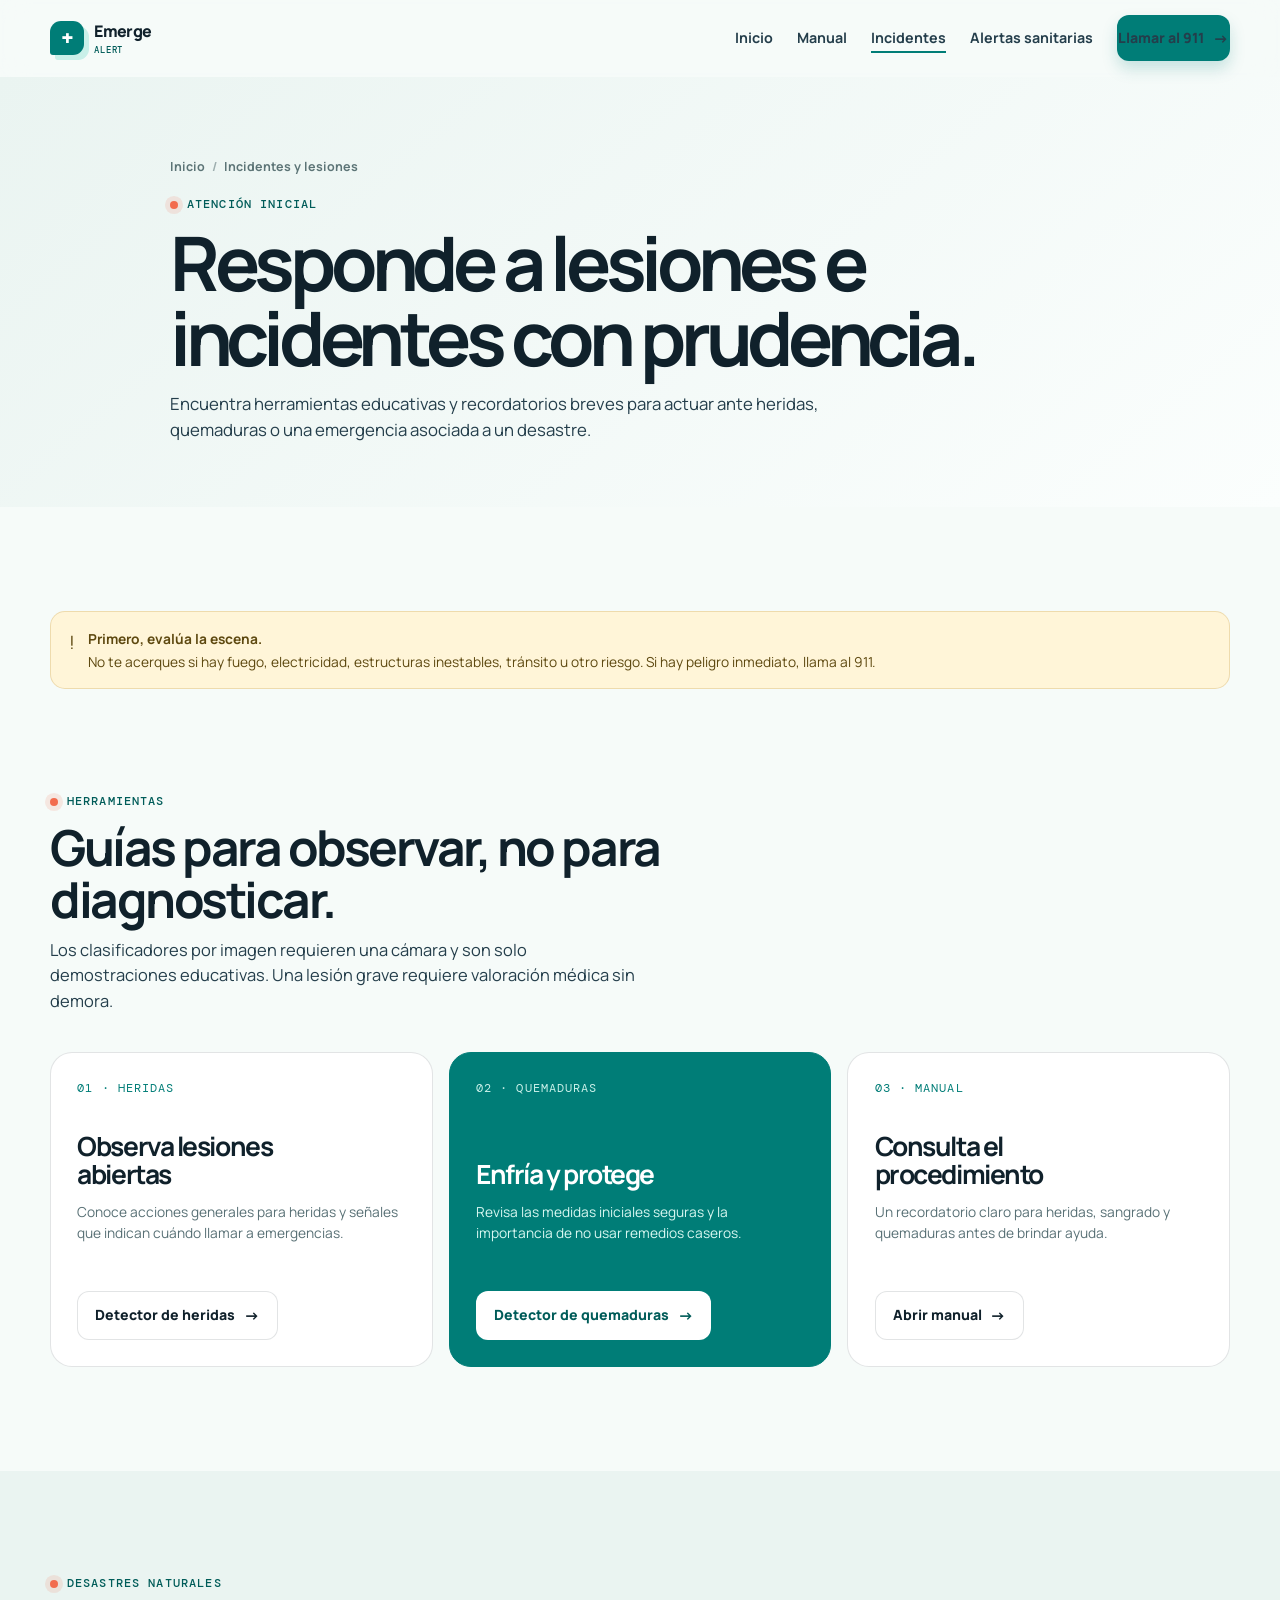
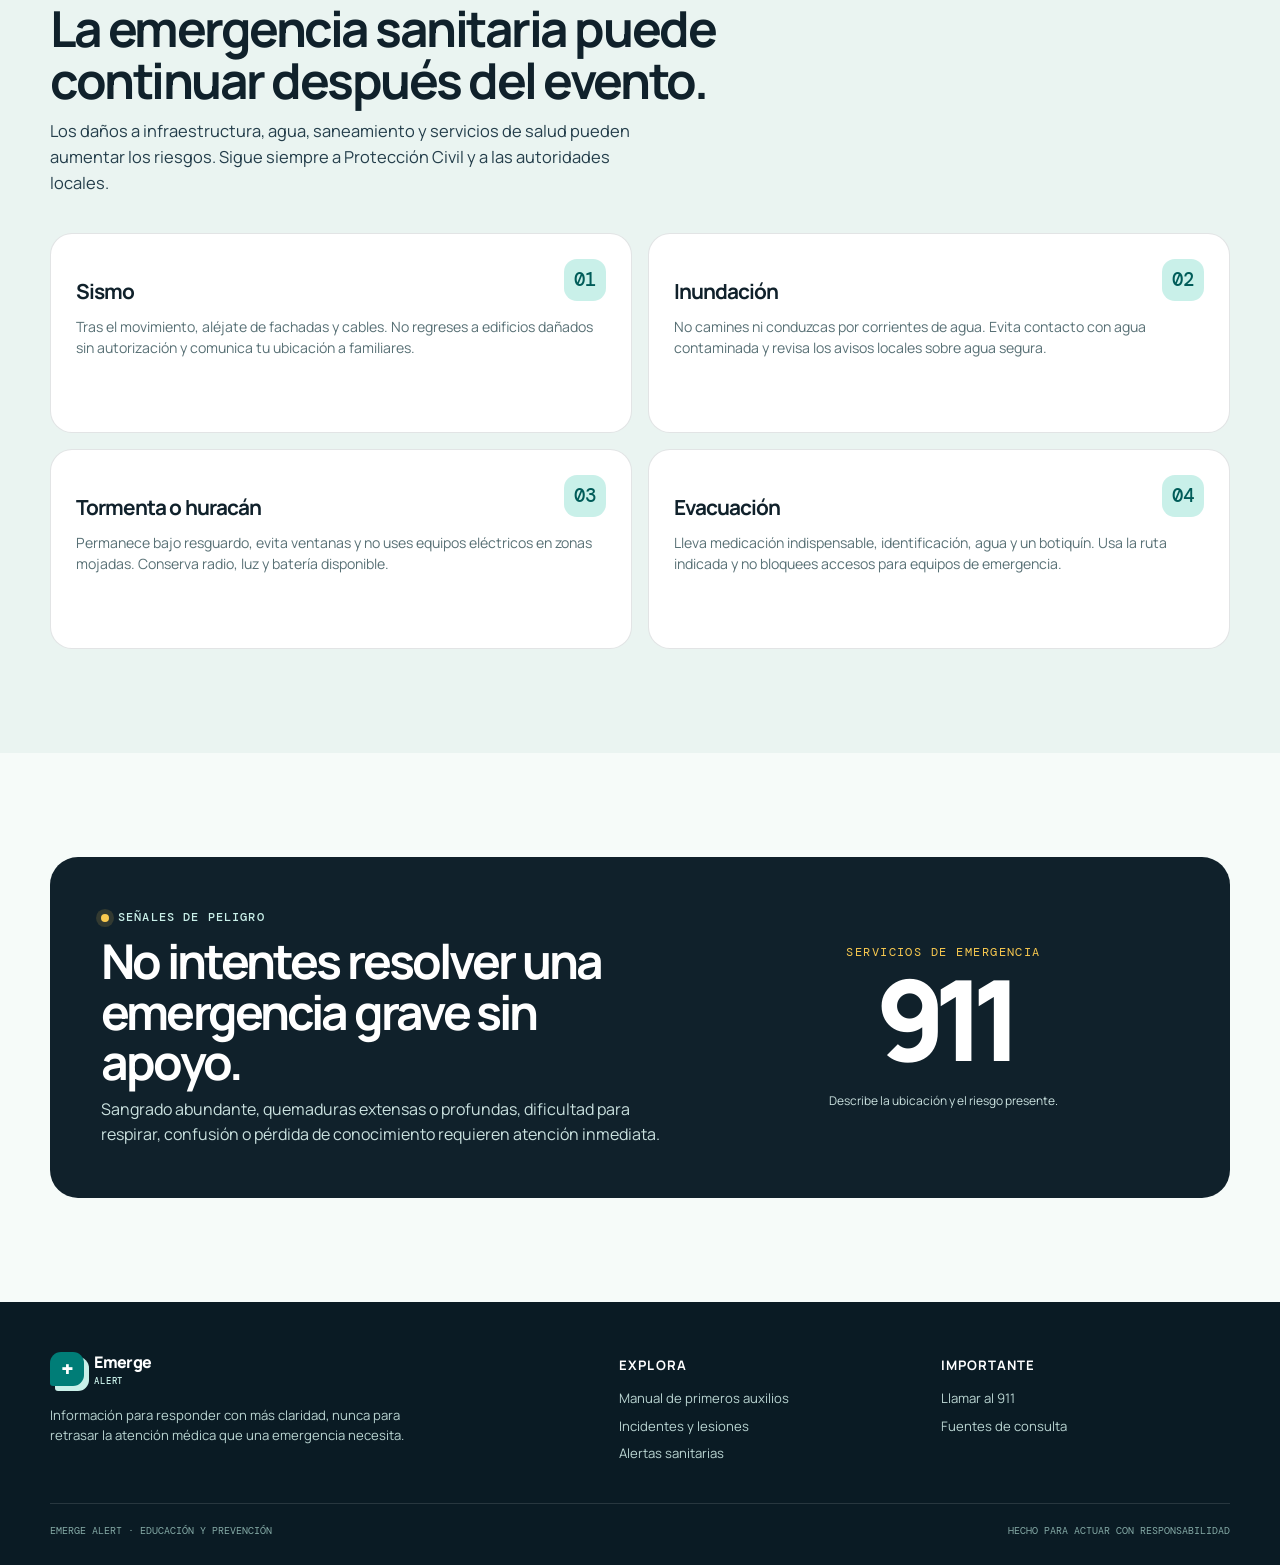
==== html/aguda.html @ 91fda50b "feat: reconstruir Emerge Alert con manual y nueva interfaz" ====
<!doctype html>
<html lang="es">
<head>
  <meta charset="utf-8">
  <meta name="viewport" content="width=device-width, initial-scale=1">
  <meta name="description" content="Recursos de Emerge Alert ante incidentes, heridas, quemaduras y desastres naturales.">
  <meta name="theme-color" content="#007d77">
  <title>Incidentes y lesiones — Emerge Alert</title>
  <link rel="stylesheet" href="css/emerge.css">
</head>
<body>
  <a class="skip-link" href="#contenido">Saltar al contenido</a>
  <header class="site-header"><nav class="nav shell" aria-label="Navegación principal"><a class="brand" href="index.html" aria-label="Emerge Alert, inicio"><span class="brand-mark">+</span><span>Emerge<small>alert</small></span></a><button class="menu-toggle" data-menu-toggle aria-expanded="false" aria-label="Abrir navegación"><span></span><span></span><span></span></button><div class="nav-links" data-menu><a href="index.html">Inicio</a><a href="manual.html">Manual</a><a class="active" href="aguda.html">Incidentes</a><a href="cronica.html">Alertas sanitarias</a><a class="button button--primary" href="tel:911">Llamar al 911 <span class="button__arrow">→</span></a></div></nav></header>
  <main id="contenido">
    <section class="page-hero"><div class="shell"><div class="breadcrumbs"><a href="index.html">Inicio</a><span>/</span><b>Incidentes y lesiones</b></div><div class="eyebrow">Atención inicial</div><h1>Responde a lesiones e incidentes con prudencia.</h1><p>Encuentra herramientas educativas y recordatorios breves para actuar ante heridas, quemaduras o una emergencia asociada a un desastre.</p></div></section>
    <section class="section"><div class="shell"><div class="notice" data-reveal><span class="notice__icon">!</span><div><strong>Primero, evalúa la escena.</strong>No te acerques si hay fuego, electricidad, estructuras inestables, tránsito u otro riesgo. Si hay peligro inmediato, llama al 911.</div></div></div></section>
    <section class="section" style="padding-top:0"><div class="shell"><div class="section-heading" data-reveal><div class="eyebrow">Herramientas</div><h2>Guías para observar, no para diagnosticar.</h2><p>Los clasificadores por imagen requieren una cámara y son solo demostraciones educativas. Una lesión grave requiere valoración médica sin demora.</p></div><div class="path-grid"><article class="path-card" data-reveal><span class="path-card__number">01 · HERIDAS</span><h3>Observa lesiones abiertas</h3><p>Conoce acciones generales para heridas y señales que indican cuándo llamar a emergencias.</p><a class="button button--light" href="heridas/heridas.html">Detector de heridas <span class="button__arrow">→</span></a></article><article class="path-card path-card--teal" data-reveal><span class="path-card__number">02 · QUEMADURAS</span><h3>Enfría y protege</h3><p>Revisa las medidas iniciales seguras y la importancia de no usar remedios caseros.</p><a class="button" href="quemadura/quemadura.html">Detector de quemaduras <span class="button__arrow">→</span></a></article><article class="path-card" data-reveal><span class="path-card__number">03 · MANUAL</span><h3>Consulta el procedimiento</h3><p>Un recordatorio claro para heridas, sangrado y quemaduras antes de brindar ayuda.</p><a class="button button--light" href="manual.html#hemorragias">Abrir manual <span class="button__arrow">→</span></a></article></div></div></section>
    <section class="section section--tint"><div class="shell"><div class="section-heading" data-reveal><div class="eyebrow">Desastres naturales</div><h2>La emergencia sanitaria puede continuar después del evento.</h2><p>Los daños a infraestructura, agua, saneamiento y servicios de salud pueden aumentar los riesgos. Sigue siempre a Protección Civil y a las autoridades locales.</p></div><div class="incident-grid"><article class="incident-card" data-reveal><span class="card-icon">01</span><h2>Sismo</h2><p>Tras el movimiento, aléjate de fachadas y cables. No regreses a edificios dañados sin autorización y comunica tu ubicación a familiares.</p></article><article class="incident-card" data-reveal><span class="card-icon">02</span><h2>Inundación</h2><p>No camines ni conduzcas por corrientes de agua. Evita contacto con agua contaminada y revisa los avisos locales sobre agua segura.</p></article><article class="incident-card" data-reveal><span class="card-icon">03</span><h2>Tormenta o huracán</h2><p>Permanece bajo resguardo, evita ventanas y no uses equipos eléctricos en zonas mojadas. Conserva radio, luz y batería disponible.</p></article><article class="incident-card" data-reveal><span class="card-icon">04</span><h2>Evacuación</h2><p>Lleva medicación indispensable, identificación, agua y un botiquín. Usa la ruta indicada y no bloquees accesos para equipos de emergencia.</p></article></div></div></section>
    <section class="section"><div class="shell"><div class="emergency-box" data-reveal><div><div class="eyebrow">Señales de peligro</div><h2>No intentes resolver una emergencia grave sin apoyo.</h2><p>Sangrado abundante, quemaduras extensas o profundas, dificultad para respirar, confusión o pérdida de conocimiento requieren atención inmediata.</p></div><div class="emergency-number"><span>Servicios de emergencia</span><a href="tel:911">911</a><small>Describe la ubicación y el riesgo presente.</small></div></div></div></section>
  </main>
  <footer class="site-footer"><div class="shell"><div class="footer-grid"><div><a class="brand" href="index.html"><span class="brand-mark">+</span><span>Emerge<small>alert</small></span></a><p class="footer-copy">Información para responder con más claridad, nunca para retrasar la atención médica que una emergencia necesita.</p></div><div class="footer-col"><h3>Explora</h3><a href="manual.html">Manual de primeros auxilios</a><a href="aguda.html">Incidentes y lesiones</a><a href="cronica.html">Alertas sanitarias</a></div><div class="footer-col"><h3>Importante</h3><a href="tel:911">Llamar al 911</a><a href="manual.html#fuentes">Fuentes de consulta</a></div></div><div class="footer-bottom"><span>EMERGE ALERT · EDUCACIÓN Y PREVENCIÓN</span><span>HECHO PARA ACTUAR CON RESPONSABILIDAD</span></div></div></footer>
  <script src="js/emerge.js"></script>
</body>
</html>
---- html/css/emerge.css ----
@import url('https://fonts.googleapis.com/css2?family=DM+Mono:wght@400;500&family=Manrope:wght@400;500;600;700;800&display=swap');

:root {
  --ink: #10212b;
  --ink-2: #243e4b;
  --paper: #f6fbf9;
  --paper-2: #eaf4f1;
  --line: rgba(16, 33, 43, .12);
  --teal: #007d77;
  --teal-dark: #005c59;
  --teal-soft: #c9f0e9;
  --orange: #f26c4f;
  --yellow: #f9c94f;
  --white: #fff;
  --shadow: 0 16px 44px rgba(19, 62, 64, .12);
  --radius: 22px;
}

* { box-sizing: border-box; }
html { scroll-behavior: smooth; }
body { margin: 0; color: var(--ink); background: var(--paper); font-family: Manrope, Arial, sans-serif; line-height: 1.55; }
body.menu-open { overflow: hidden; }
a { color: inherit; text-decoration: none; }
button { font: inherit; }
::selection { color: var(--white); background: var(--teal); }

.skip-link { position: fixed; z-index: 100; top: -80px; left: 20px; padding: .65rem 1rem; color: var(--white); background: var(--ink); border-radius: 8px; }
.skip-link:focus { top: 20px; }
.shell { width: min(1180px, calc(100% - 40px)); margin: 0 auto; }
.eyebrow { display: flex; align-items: center; gap: .55rem; color: var(--teal-dark); font-family: "DM Mono", monospace; font-size: .72rem; font-weight: 500; letter-spacing: .1em; text-transform: uppercase; }
.eyebrow::before { width: .5rem; height: .5rem; content: ''; background: var(--orange); border-radius: 50%; box-shadow: 0 0 0 5px rgba(242, 108, 79, .14); }
.display { margin: 0; font-size: clamp(2.3rem, 6vw, 5rem); line-height: 1.02; letter-spacing: -.065em; }
.section-heading { max-width: 680px; margin-bottom: 2.4rem; }
.section-heading h2 { margin: .6rem 0 .75rem; font-size: clamp(1.8rem, 4vw, 3.1rem); line-height: 1.05; letter-spacing: -.05em; }
.section-heading p { max-width: 600px; margin: 0; color: var(--ink-2); font-size: 1.03rem; }
.section { padding: 6.5rem 0; }
.section--tint { background: var(--paper-2); }

.site-header { position: sticky; z-index: 30; top: 0; border-bottom: 1px solid transparent; background: rgba(246, 251, 249, .82); backdrop-filter: blur(14px); transition: border-color .2s ease, box-shadow .2s ease; }
.site-header.scrolled { border-color: var(--line); box-shadow: 0 5px 20px rgba(16, 33, 43, .04); }
.nav { display: flex; align-items: center; justify-content: space-between; min-height: 76px; gap: 1rem; }
.brand { display: inline-flex; align-items: center; gap: .65rem; color: var(--ink); font-weight: 800; letter-spacing: -.045em; }
.brand-mark { display: grid; width: 34px; height: 34px; place-items: center; color: var(--white); background: var(--teal); border-radius: 11px 11px 11px 3px; box-shadow: 5px 5px 0 var(--teal-soft); font-family: "DM Mono", monospace; font-size: 1.25rem; }
.brand small { display: block; color: var(--teal-dark); font-family: "DM Mono", monospace; font-size: .57rem; font-weight: 500; letter-spacing: .08em; text-transform: uppercase; }
.nav-links { display: flex; align-items: center; gap: 1.5rem; margin-left: auto; font-size: .89rem; font-weight: 700; }
.nav-links a { position: relative; padding: .5rem 0; color: var(--ink-2); }
.nav-links a:not(.button)::after { position: absolute; right: 0; bottom: .25rem; left: 0; height: 2px; content: ''; background: var(--teal); transform: scaleX(0); transform-origin: left; transition: transform .2s ease; }
.nav-links a:hover::after, .nav-links a.active::after { transform: scaleX(1); }
.menu-toggle { display: none; width: 42px; height: 42px; border: 0; color: var(--ink); background: transparent; border-radius: 11px; cursor: pointer; }
.menu-toggle:hover { background: var(--paper-2); }
.menu-toggle span { display: block; width: 19px; height: 2px; margin: 4px auto; background: currentColor; transition: transform .2s ease; }

.button { display: inline-flex; align-items: center; justify-content: center; gap: .55rem; min-height: 46px; padding: .7rem 1.05rem; border: 1px solid transparent; border-radius: 12px; font-size: .88rem; font-weight: 800; cursor: pointer; transition: transform .2s ease, box-shadow .2s ease, background .2s ease; }
.button:hover { transform: translateY(-2px); }
.button--primary { color: var(--white); background: var(--teal); box-shadow: 0 8px 16px rgba(0, 125, 119, .2); }
.button--primary:hover { background: var(--teal-dark); }
.button--dark { color: var(--white); background: var(--ink); }
.button--light { color: var(--ink); background: var(--white); border-color: var(--line); }
.button--light:hover { border-color: var(--teal); }
.button--danger { color: var(--white); background: var(--orange); }
.button__arrow { font-size: 1.1em; transition: transform .2s ease; }
.button:hover .button__arrow { transform: translateX(3px); }

.alert-strip { color: var(--ink); background: var(--yellow); }
.alert-strip .shell { display: flex; align-items: center; justify-content: center; gap: .65rem; min-height: 42px; font-size: .82rem; font-weight: 800; text-align: center; }
.alert-strip strong { white-space: nowrap; }

.hero { position: relative; overflow: hidden; padding: clamp(4.5rem, 9vw, 8rem) 0 5.5rem; background: linear-gradient(142deg, #e8f7f3 0%, #f7fcfa 49%, #eaf2ff 100%); }
.hero::before { position: absolute; top: -18rem; right: -15rem; width: 43rem; height: 43rem; content: ''; border: 1px solid rgba(0, 125, 119, .14); border-radius: 50%; box-shadow: 0 0 0 55px rgba(0, 125, 119, .035), 0 0 0 110px rgba(0, 125, 119, .025); }
.hero::after { position: absolute; right: 18%; bottom: -7rem; width: 13rem; height: 13rem; content: ''; background: var(--yellow); border-radius: 50%; filter: blur(1px); opacity: .55; }
.hero-grid { position: relative; z-index: 1; display: grid; grid-template-columns: 1.1fr .9fr; align-items: center; gap: clamp(2rem, 7vw, 6.5rem); }
.hero-copy { max-width: 680px; }
.hero .eyebrow { margin-bottom: 1.15rem; }
.hero-lead { max-width: 595px; margin: 1.45rem 0 1.9rem; color: var(--ink-2); font-size: clamp(1rem, 2vw, 1.18rem); }
.hero-actions { display: flex; flex-wrap: wrap; gap: .75rem; }
.hero-note { display: flex; align-items: center; gap: .55rem; margin: 1.25rem 0 0; color: #50666a; font-size: .77rem; }
.hero-note::before { width: 20px; height: 20px; content: '✓'; display: grid; place-items: center; color: var(--teal-dark); background: var(--teal-soft); border-radius: 50%; font-weight: 800; }
.hero-panel { position: relative; min-height: 410px; }
.pulse-card { position: absolute; inset: 30px 0 0 auto; width: min(100%, 410px); overflow: hidden; color: var(--white); background: var(--ink); border-radius: 30px; box-shadow: var(--shadow); }
.pulse-card::before { position: absolute; top: -9rem; right: -8rem; width: 20rem; height: 20rem; content: ''; border: 1px solid rgba(201, 240, 233, .26); border-radius: 50%; box-shadow: 0 0 0 34px rgba(201, 240, 233, .06), 0 0 0 68px rgba(201, 240, 233, .04); }
.pulse-card__top { position: relative; z-index: 1; display: flex; align-items: center; justify-content: space-between; padding: 1.35rem 1.5rem; border-bottom: 1px solid rgba(255, 255, 255, .12); font-family: "DM Mono", monospace; font-size: .7rem; letter-spacing: .07em; text-transform: uppercase; }
.status { display: inline-flex; align-items: center; gap: .4rem; color: var(--teal-soft); }
.status::before { width: .5rem; height: .5rem; content: ''; background: #5de2b8; border-radius: 50%; box-shadow: 0 0 0 4px rgba(93, 226, 184, .16); animation: blink 1.8s infinite; }
.pulse-card__body { position: relative; z-index: 1; padding: 2.3rem 1.5rem 1.5rem; }
.pulse-label { margin: 0; color: #a8d5d0; font-family: "DM Mono", monospace; font-size: .75rem; text-transform: uppercase; }
.pulse-number { margin: .25rem 0 1.3rem; color: var(--white); font-size: 4.7rem; font-weight: 800; letter-spacing: -.09em; line-height: 1; }
.pulse-number span { color: var(--teal-soft); font-family: "DM Mono", monospace; font-size: .9rem; letter-spacing: 0; }
.pulse-line { width: 100%; height: 70px; margin-bottom: .9rem; background: linear-gradient(90deg, transparent 0 4%, #50d9cb 4% 6%, transparent 6% 12%, #50d9cb 12% 14%, transparent 14% 22%, #50d9cb 22% 24%, transparent 24% 33%, #50d9cb 33% 36%, transparent 36% 42%, #50d9cb 42% 45%, transparent 45% 52%, #50d9cb 52% 54%, transparent 54% 62%, #50d9cb 62% 65%, transparent 65% 75%, #50d9cb 75% 77%, transparent 77% 88%, #50d9cb 88% 90%, transparent 90%); clip-path: polygon(0 53%, 7% 53%, 10% 35%, 13% 65%, 18% 53%, 32% 53%, 36% 18%, 40% 83%, 45% 53%, 59% 53%, 63% 31%, 67% 67%, 72% 53%, 100% 53%, 100% 56%, 72% 56%, 67% 70%, 63% 34%, 59% 56%, 45% 56%, 40% 87%, 36% 22%, 32% 56%, 18% 56%, 13% 68%, 10% 38%, 7% 56%, 0 56%); animation: drift 5s linear infinite; }
.pulse-card__bottom { display: flex; align-items: center; justify-content: space-between; padding: 1rem 1.5rem; background: rgba(255, 255, 255, .06); color: #cde8e4; font-size: .78rem; }
.floating-chip { position: absolute; z-index: 2; bottom: 0; left: -2rem; display: flex; align-items: center; gap: .7rem; width: 215px; padding: .9rem 1rem; background: var(--white); border-radius: 16px; box-shadow: var(--shadow); font-size: .76rem; font-weight: 800; }
.chip-icon { display: grid; flex: 0 0 35px; width: 35px; height: 35px; place-items: center; color: var(--orange); background: #fff0ed; border-radius: 11px; }

.quick-grid { display: grid; grid-template-columns: repeat(4, 1fr); gap: 1rem; margin-top: -3rem; position: relative; z-index: 5; }
.quick-card { min-height: 177px; padding: 1.25rem; background: var(--white); border: 1px solid var(--line); border-radius: 18px; box-shadow: 0 9px 20px rgba(16, 33, 43, .05); transition: transform .25s ease, box-shadow .25s ease, border-color .25s ease; }
.quick-card:hover { border-color: rgba(0, 125, 119, .35); box-shadow: var(--shadow); transform: translateY(-7px); }
.card-icon { display: grid; width: 42px; height: 42px; place-items: center; color: var(--teal-dark); background: var(--teal-soft); border-radius: 13px; font-family: "DM Mono", monospace; font-size: 1.2rem; font-weight: 500; }
.quick-card:nth-child(2) .card-icon { color: #b04a35; background: #fff0ed; }
.quick-card:nth-child(3) .card-icon { color: #8c6710; background: #fff6d9; }
.quick-card:nth-child(4) .card-icon { color: #425fa7; background: #e9f0ff; }
.quick-card h3 { margin: .9rem 0 .3rem; font-size: 1rem; letter-spacing: -.03em; }
.quick-card p { margin: 0; color: #5a6d70; font-size: .78rem; }
.card-link { display: inline-flex; gap: .35rem; margin-top: .9rem; color: var(--teal-dark); font-size: .76rem; font-weight: 800; }
.card-link::after { content: '→'; transition: transform .2s ease; }
.quick-card:hover .card-link::after { transform: translateX(3px); }

.path-grid { display: grid; grid-template-columns: repeat(3, 1fr); gap: 1rem; }
.path-card { display: flex; flex-direction: column; min-height: 315px; padding: 1.65rem; overflow: hidden; background: var(--white); border: 1px solid var(--line); border-radius: var(--radius); transition: transform .25s ease, box-shadow .25s ease; }
.path-card:hover { box-shadow: var(--shadow); transform: translateY(-6px); }
.path-card__number { color: var(--teal); font-family: "DM Mono", monospace; font-size: .75rem; letter-spacing: .09em; }
.path-card h3 { max-width: 230px; margin: auto 0 .75rem; font-size: 1.65rem; letter-spacing: -.055em; line-height: 1.05; }
.path-card p { min-height: 72px; margin: 0 0 1.15rem; color: #587075; font-size: .86rem; }
.path-card .button { align-self: flex-start; }
.path-card--teal { color: var(--white); background: var(--teal); border-color: var(--teal); }
.path-card--teal::before { position: absolute; }
.path-card--teal .path-card__number { color: var(--teal-soft); }
.path-card--teal p { color: #d9f8f2; }
.path-card--teal .button { color: var(--teal-dark); background: var(--white); }

.steps { display: grid; grid-template-columns: repeat(3, 1fr); gap: 0; border: 1px solid var(--line); border-radius: var(--radius); overflow: hidden; background: var(--white); }
.step { position: relative; padding: 2rem; }
.step + .step { border-left: 1px solid var(--line); }
.step-number { display: grid; width: 34px; height: 34px; place-items: center; color: var(--teal-dark); background: var(--teal-soft); border-radius: 50%; font-family: "DM Mono", monospace; font-size: .77rem; font-weight: 500; }
.step h3 { margin: 1.15rem 0 .5rem; font-size: 1.2rem; letter-spacing: -.035em; }
.step p { margin: 0; color: #587075; font-size: .86rem; }
.emergency-box { display: grid; grid-template-columns: 1.1fr .9fr; align-items: center; gap: 2rem; padding: clamp(1.6rem, 4vw, 3.5rem); overflow: hidden; color: var(--white); background: var(--ink); border-radius: 28px; }
.emergency-box h2 { margin: .6rem 0; font-size: clamp(1.8rem, 4vw, 3rem); letter-spacing: -.06em; line-height: 1.05; }
.emergency-box p { max-width: 560px; margin: 0; color: #cae1df; }
.emergency-box .eyebrow { color: var(--teal-soft); }
.emergency-box .eyebrow::before { background: var(--yellow); box-shadow: 0 0 0 5px rgba(249, 201, 79, .15); }
.emergency-number { text-align: center; }
.emergency-number span { display: block; color: var(--yellow); font-family: "DM Mono", monospace; font-size: .76rem; letter-spacing: .12em; text-transform: uppercase; }
.emergency-number a { display: block; margin: .1rem 0 .75rem; color: var(--white); font-size: clamp(4rem, 9vw, 7rem); font-weight: 800; letter-spacing: -.11em; line-height: 1; transition: color .2s ease, transform .2s ease; }
.emergency-number a:hover { color: var(--teal-soft); transform: scale(1.03); }
.emergency-number small { color: #cae1df; font-size: .75rem; }

.page-hero { padding: 5rem 0 4rem; background: linear-gradient(140deg, var(--paper-2), #fbfefd); }
.page-hero .shell { max-width: 940px; }
.page-hero h1 { max-width: 840px; margin: .65rem 0 1rem; font-size: clamp(2.5rem, 6vw, 4.7rem); letter-spacing: -.07em; line-height: 1; }
.page-hero p { max-width: 650px; margin: 0; color: var(--ink-2); font-size: 1.05rem; }
.breadcrumbs { display: flex; gap: .45rem; margin-bottom: 1.25rem; color: #5c7476; font-size: .78rem; font-weight: 700; }
.breadcrumbs a:hover { color: var(--teal); }
.breadcrumbs span { opacity: .55; }

.notice { display: flex; gap: .85rem; padding: 1rem 1.1rem; background: #fff5d8; border: 1px solid rgba(168, 117, 0, .2); border-radius: 15px; color: #5d480f; font-size: .86rem; }
.notice strong { display: block; margin-bottom: .1rem; }
.notice--teal { background: #def8f3; border-color: rgba(0, 125, 119, .2); color: #165a55; }
.notice__icon { flex: 0 0 auto; font-size: 1.15rem; }

.manual-layout { display: grid; grid-template-columns: 245px minmax(0, 1fr); gap: 3.5rem; align-items: start; }
.manual-nav { position: sticky; top: 98px; padding: .6rem; background: var(--white); border: 1px solid var(--line); border-radius: 16px; }
.manual-nav a { display: block; padding: .6rem .7rem; color: #496266; border-radius: 9px; font-size: .82rem; font-weight: 700; }
.manual-nav a:hover, .manual-nav a.active { color: var(--teal-dark); background: var(--paper-2); }
.manual-content { min-width: 0; }
.manual-chapter { padding: 0 0 3.2rem; margin-bottom: 3.2rem; border-bottom: 1px solid var(--line); scroll-margin-top: 105px; }
.manual-chapter:last-child { border-bottom: 0; }
.manual-chapter h2 { margin: .65rem 0 1rem; font-size: clamp(1.65rem, 3vw, 2.5rem); letter-spacing: -.055em; line-height: 1.05; }
.manual-chapter > p { max-width: 760px; color: #4f686c; }
.action-list { display: grid; gap: .7rem; padding: 0; margin: 1.35rem 0 0; list-style: none; }
.action-list li { display: grid; grid-template-columns: 30px 1fr; gap: .7rem; align-items: start; padding: .7rem 0; border-bottom: 1px dashed var(--line); color: #385257; font-size: .91rem; }
.action-list li::before { display: grid; width: 26px; height: 26px; place-items: center; content: '✓'; color: var(--teal-dark); background: var(--teal-soft); border-radius: 50%; font-size: .75rem; font-weight: 800; }
.action-list strong { color: var(--ink); }
.do-dont { display: grid; grid-template-columns: 1fr 1fr; gap: 1rem; margin-top: 1.35rem; }
.do-card { padding: 1.2rem; background: #e7f8f2; border-radius: 16px; }
.dont-card { padding: 1.2rem; background: #fff0ed; border-radius: 16px; }
.do-card h3, .dont-card h3 { margin: 0 0 .55rem; font-size: .95rem; }
.do-card p, .dont-card p { margin: 0; font-size: .83rem; }
.do-card h3 { color: var(--teal-dark); }
.dont-card h3 { color: #a84b37; }
.manual-card-grid { display: grid; grid-template-columns: repeat(2, 1fr); gap: 1rem; margin-top: 1.5rem; }
.manual-card { padding: 1.2rem; border: 1px solid var(--line); border-radius: 16px; background: var(--white); }
.manual-card h3 { margin: .7rem 0 .4rem; font-size: 1rem; letter-spacing: -.03em; }
.manual-card p { margin: 0; color: #587075; font-size: .83rem; }
.manual-card .card-icon { width: 35px; height: 35px; border-radius: 10px; font-size: 1rem; }
.resource-list { display: grid; gap: .6rem; margin-top: 1.25rem; }
.resource-list a { display: flex; align-items: center; justify-content: space-between; gap: 1rem; padding: .9rem 1rem; background: var(--white); border: 1px solid var(--line); border-radius: 12px; color: var(--teal-dark); font-size: .84rem; font-weight: 800; transition: border .2s ease, transform .2s ease; }
.resource-list a:hover { border-color: var(--teal); transform: translateX(4px); }
.resource-list a::after { content: '↗'; font-size: 1rem; }

.incident-grid { display: grid; grid-template-columns: repeat(2, 1fr); gap: 1rem; }
.incident-card { min-height: 200px; padding: 1.55rem; border: 1px solid var(--line); border-radius: var(--radius); background: var(--white); }
.incident-card h2 { margin: 1rem 0 .5rem; font-size: 1.3rem; letter-spacing: -.045em; }
.incident-card p { margin: 0; color: #587075; font-size: .88rem; }
.incident-card .card-icon { float: right; }

.detector-page { min-height: 100vh; background: linear-gradient(135deg, #edf8f5, #f8fcff); }
.detector-main { padding: 3.8rem 0 5rem; }
.detector-intro { max-width: 800px; margin: 0 auto 1.8rem; text-align: center; }
.detector-intro h1 { margin: .6rem 0 .9rem; font-size: clamp(2.1rem, 5vw, 3.8rem); letter-spacing: -.07em; line-height: 1; }
.detector-intro p { max-width: 625px; margin: 0 auto; color: #506a6e; }
.detector-intro .eyebrow { justify-content: center; }
.detector-layout { display: grid; grid-template-columns: 1.05fr .95fr; max-width: 980px; margin: 0 auto; overflow: hidden; background: var(--white); border: 1px solid var(--line); border-radius: 25px; box-shadow: var(--shadow); }
.camera-panel { display: flex; flex-direction: column; align-items: center; min-height: 510px; padding: 2rem; color: var(--white); background: var(--ink); }
.camera-panel__top { display: flex; align-items: center; justify-content: space-between; width: 100%; margin-bottom: 1.5rem; color: #d2e9e6; font-family: "DM Mono", monospace; font-size: .7rem; letter-spacing: .08em; text-transform: uppercase; }
.camera-frame { position: relative; display: grid; width: min(100%, 360px); aspect-ratio: 1; place-items: center; overflow: hidden; border: 1px solid rgba(201, 240, 233, .35); border-radius: 20px; background: #18313b; }
.camera-frame::before, .camera-frame::after { position: absolute; z-index: 2; width: 34px; height: 34px; content: ''; pointer-events: none; }
.camera-frame::before { top: 15px; left: 15px; border-top: 2px solid var(--teal-soft); border-left: 2px solid var(--teal-soft); border-radius: 5px 0 0; }
.camera-frame::after { right: 15px; bottom: 15px; border-right: 2px solid var(--teal-soft); border-bottom: 2px solid var(--teal-soft); border-radius: 0 0 5px; }
#webcam-container { display: grid; width: 100%; height: 100%; place-items: center; }
#webcam-container canvas { width: 100% !important; height: 100% !important; object-fit: cover; }
.camera-placeholder { display: grid; gap: .65rem; place-items: center; padding: 2rem; color: #abc8c4; text-align: center; font-size: .85rem; }
.camera-placeholder strong { color: var(--white); font-size: 1.1rem; }
.camera-placeholder__icon { display: grid; width: 54px; height: 54px; place-items: center; color: var(--teal-soft); border: 1px solid rgba(201, 240, 233, .3); border-radius: 50%; font-family: "DM Mono", monospace; font-size: 1.4rem; }
.camera-actions { display: flex; flex-wrap: wrap; justify-content: center; gap: .7rem; margin-top: 1.4rem; }
.camera-actions .button { min-width: 150px; }
.result-panel { padding: clamp(1.6rem, 4vw, 2.5rem); }
.result-panel h2 { margin: .5rem 0 1.1rem; font-size: 1.7rem; letter-spacing: -.055em; line-height: 1.05; }
.prediction { min-height: 108px; padding: 1rem; margin: 1.2rem 0; background: var(--paper-2); border-radius: 15px; }
.prediction__label { margin: 0 0 .35rem; color: #577175; font-family: "DM Mono", monospace; font-size: .68rem; letter-spacing: .08em; text-transform: uppercase; }
.prediction__class { margin: 0; font-size: 1.15rem; font-weight: 800; letter-spacing: -.035em; }
.prediction__confidence { margin: .2rem 0 0; color: #547174; font-size: .82rem; }
.confidence-bar { height: 6px; margin-top: .7rem; overflow: hidden; background: rgba(0, 125, 119, .12); border-radius: 99px; }
.confidence-bar span { display: block; width: 0; height: 100%; background: var(--teal); border-radius: inherit; transition: width .3s ease; }
.result-message { min-height: 125px; padding: 1rem; color: #415c60; background: #f7faf9; border: 1px solid var(--line); border-radius: 15px; font-size: .88rem; }
.result-message strong { display: block; margin-bottom: .35rem; color: var(--ink); }
.result-message p { margin: 0; }
.detector-safety { margin-top: 1.2rem; font-size: .77rem; }

.site-footer { padding: 3rem 0 1.6rem; color: #b9d4d1; background: #0a1b24; }
.footer-grid { display: grid; grid-template-columns: 1.3fr .7fr .7fr; gap: 2rem; padding-bottom: 2rem; border-bottom: 1px solid rgba(255, 255, 255, .12); }
.site-footer .brand { color: var(--white); }
.site-footer .brand small { color: var(--teal-soft); }
.footer-copy { max-width: 370px; margin: 1rem 0 0; font-size: .82rem; }
.footer-col h3 { margin: .35rem 0 .8rem; color: var(--white); font-size: .82rem; text-transform: uppercase; letter-spacing: .08em; }
.footer-col a { display: block; margin: .45rem 0; color: #b9d4d1; font-size: .82rem; }
.footer-col a:hover { color: var(--teal-soft); }
.footer-bottom { display: flex; justify-content: space-between; gap: 1rem; padding-top: 1.2rem; color: #85aaa6; font-family: "DM Mono", monospace; font-size: .65rem; }

[data-reveal] { opacity: 0; transform: translateY(22px); transition: opacity .6s ease, transform .6s cubic-bezier(.2,.7,.2,1); }
[data-reveal].is-visible { opacity: 1; transform: translateY(0); }
@keyframes blink { 50% { opacity: .35; transform: scale(.85); } }
@keyframes drift { 50% { transform: translateX(-8px); } }

@media (max-width: 900px) {
  .hero-grid, .emergency-box, .detector-layout { grid-template-columns: 1fr; }
  .hero-panel { min-height: 380px; max-width: 450px; width: 100%; margin: 0 auto; }
  .quick-grid { grid-template-columns: repeat(2, 1fr); margin-top: -1.5rem; }
  .path-grid { grid-template-columns: 1fr; }
  .path-card { min-height: 230px; }
  .steps { grid-template-columns: 1fr; }
  .step + .step { border-top: 1px solid var(--line); border-left: 0; }
  .manual-layout { grid-template-columns: 1fr; gap: 2rem; }
  .manual-nav { position: static; display: flex; gap: .2rem; overflow-x: auto; white-space: nowrap; }
  .manual-nav a { flex: 0 0 auto; }
}
@media (max-width: 700px) {
  .shell { width: min(100% - 30px, 1180px); }
  .site-header { backdrop-filter: blur(10px); }
  .nav { min-height: 67px; }
  .menu-toggle { display: block; }
  .nav-links { position: fixed; z-index: 20; top: 67px; right: 0; left: 0; display: grid; gap: .25rem; padding: 1rem 15px 1.3rem; background: var(--paper); border-bottom: 1px solid var(--line); box-shadow: 0 14px 20px rgba(16, 33, 43, .08); opacity: 0; pointer-events: none; transform: translateY(-8px); transition: opacity .2s ease, transform .2s ease; }
  .nav-links.is-open { opacity: 1; pointer-events: auto; transform: translateY(0); }
  .nav-links a { padding: .7rem; }
  .nav-links .button { margin-top: .3rem; }
  .hero { padding-top: 3.7rem; }
  .hero-panel { min-height: 335px; }
  .pulse-card { inset: 20px 0 0; }
  .floating-chip { bottom: -4px; left: -4px; }
  .quick-grid, .manual-card-grid, .incident-grid, .do-dont { grid-template-columns: 1fr; }
  .section { padding: 4.5rem 0; }
  .quick-card { min-height: 150px; }
  .emergency-box { padding: 1.7rem; text-align: center; }
  .emergency-box .eyebrow { justify-content: center; }
  .emergency-number { padding-top: .3rem; }
  .page-hero { padding: 3.5rem 0 3rem; }
  .detector-main { padding: 3rem 0 4rem; }
  .camera-panel { min-height: 440px; padding: 1.2rem; }
  .camera-frame { width: min(100%, 330px); }
  .footer-grid { grid-template-columns: 1fr; gap: 1rem; }
  .footer-bottom { flex-direction: column; }
}
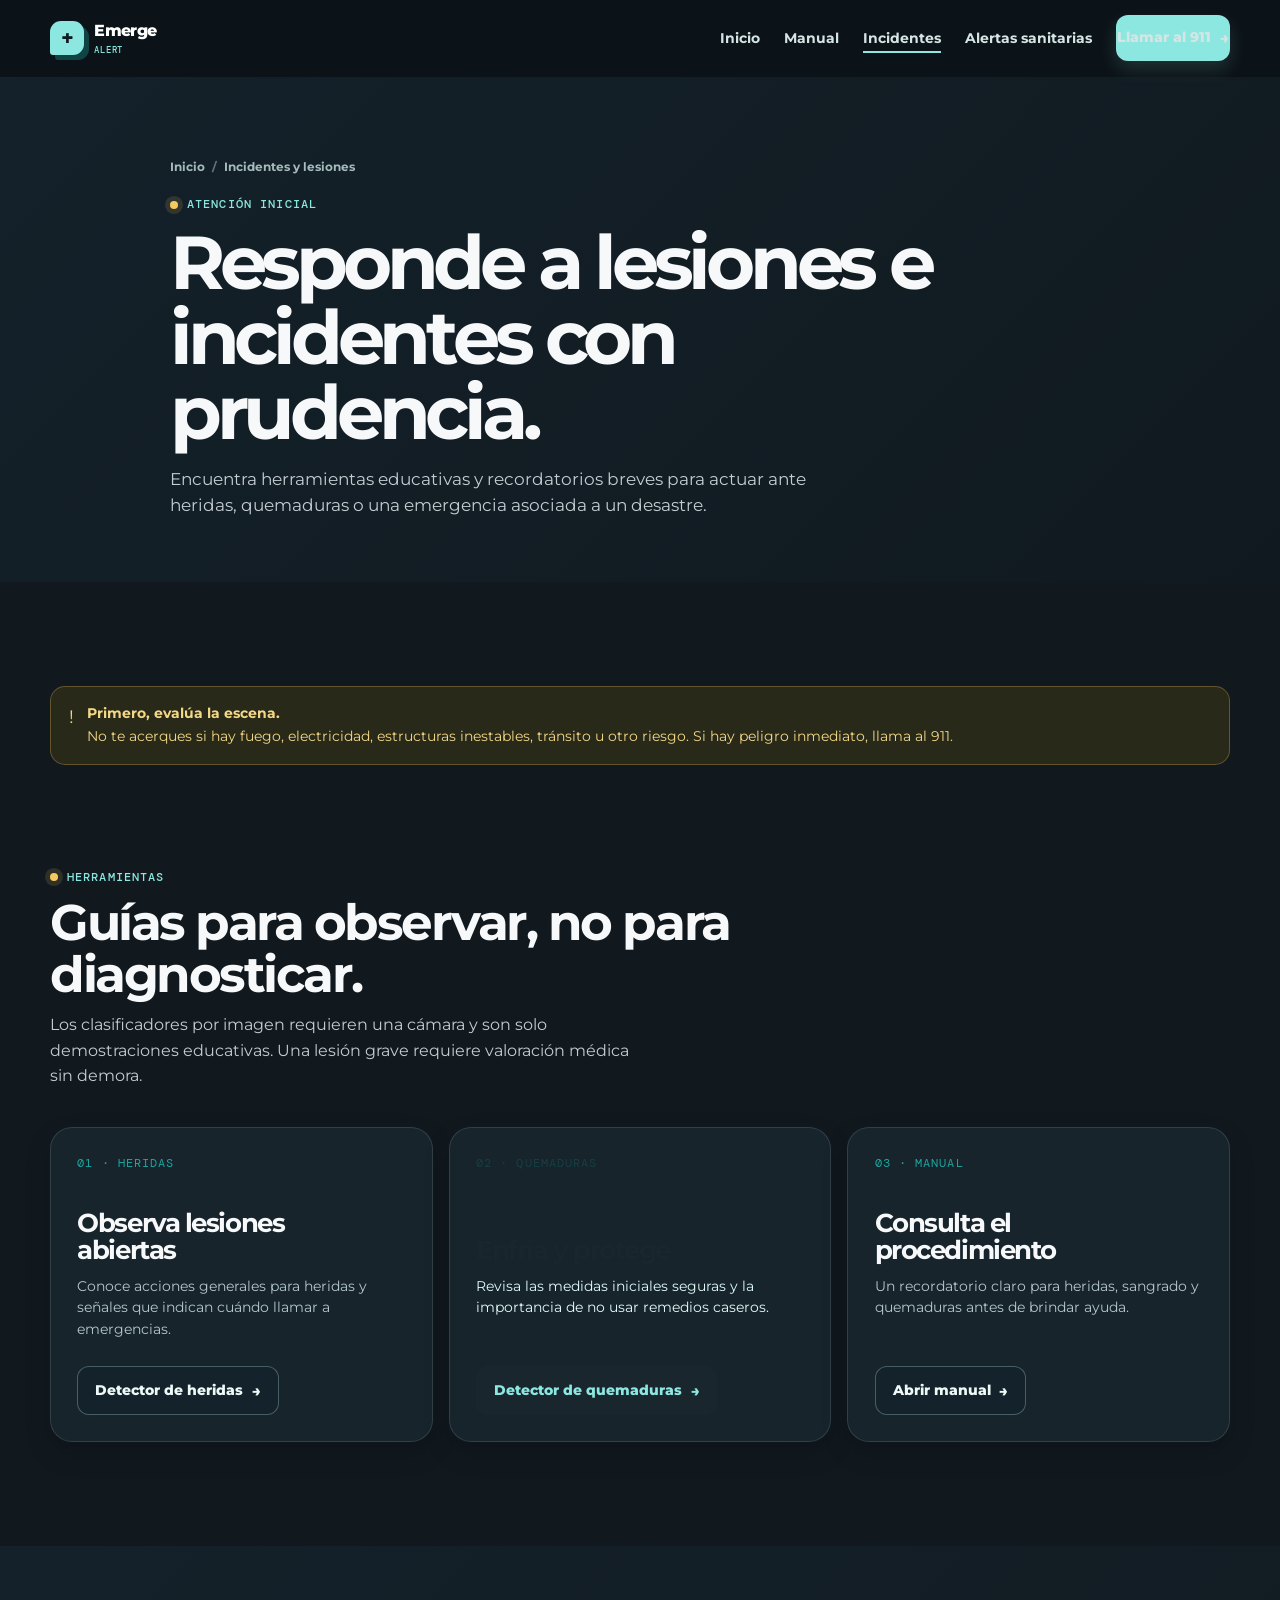
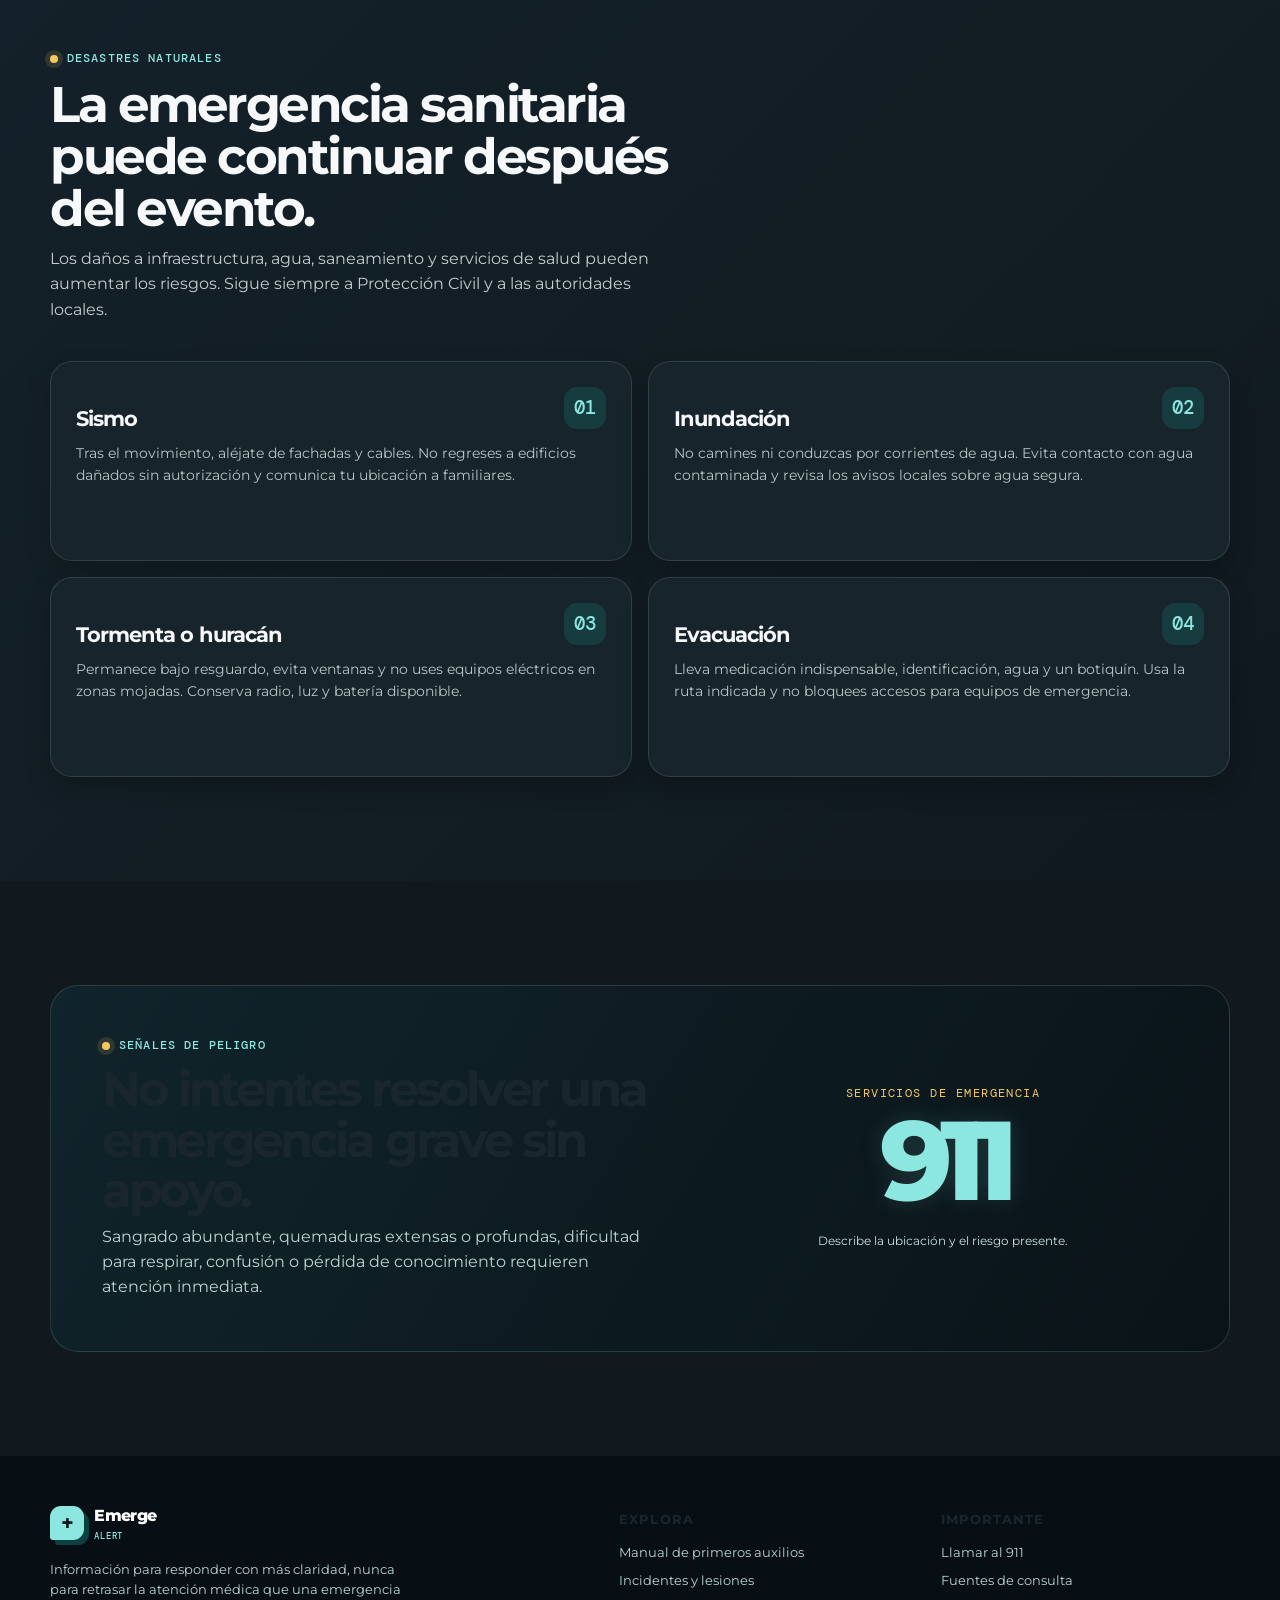
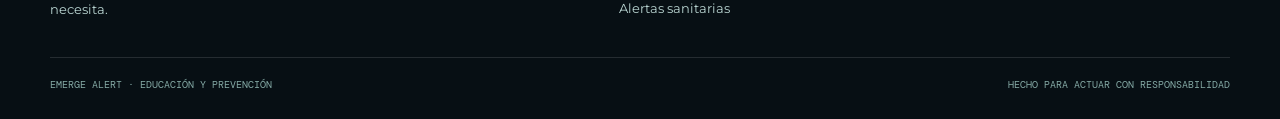
==== commit 744fa2fa: "style: recuperar estética oscura y audiovisual" ====
--- a/html/aguda.html
+++ b/html/aguda.html
@@ -8,7 +8,7 @@
   <title>Incidentes y lesiones — Emerge Alert</title>
   <link rel="stylesheet" href="css/emerge.css">
 </head>
-<body>
+<body class="legacy-theme">
   <a class="skip-link" href="#contenido">Saltar al contenido</a>
   <header class="site-header"><nav class="nav shell" aria-label="Navegación principal"><a class="brand" href="index.html" aria-label="Emerge Alert, inicio"><span class="brand-mark">+</span><span>Emerge<small>alert</small></span></a><button class="menu-toggle" data-menu-toggle aria-expanded="false" aria-label="Abrir navegación"><span></span><span></span><span></span></button><div class="nav-links" data-menu><a href="index.html">Inicio</a><a href="manual.html">Manual</a><a class="active" href="aguda.html">Incidentes</a><a href="cronica.html">Alertas sanitarias</a><a class="button button--primary" href="tel:911">Llamar al 911 <span class="button__arrow">→</span></a></div></nav></header>
   <main id="contenido">
--- a/html/css/emerge.css
+++ b/html/css/emerge.css
@@ -1,4 +1,4 @@
-@import url('https://fonts.googleapis.com/css2?family=DM+Mono:wght@400;500&family=Manrope:wght@400;500;600;700;800&display=swap');
+@import url('https://fonts.googleapis.com/css2?family=DM+Mono:wght@400;500&family=Manrope:wght@400;500;600;700;800&family=Montserrat:ital,wght@0,400;0,500;0,600;0,700;0,800;1,400&display=swap');
 
 :root {
   --ink: #10212b;
@@ -268,3 +268,100 @@
   .footer-grid { grid-template-columns: 1fr; gap: 1rem; }
   .footer-bottom { flex-direction: column; }
 }
+
+/* --------------------------------------------------------------------------
+   Tema Legacy: recupera el contraste, la atmósfera audiovisual y los acentos
+   del diseño original, con componentes y contenido renovados.
+   -------------------------------------------------------------------------- */
+body.legacy-theme {
+  --ink: #f6f8f9;
+  --ink-2: #c3cdd1;
+  --paper: #11191f;
+  --paper-2: #17232b;
+  --line: rgba(202, 227, 226, .14);
+  --teal: #1aa7a0;
+  --teal-dark: #8be7df;
+  --teal-soft: #163f43;
+  --orange: #f48462;
+  --yellow: #f6c95f;
+  --white: #1a262e;
+  --shadow: 0 19px 48px rgba(0, 0, 0, .34);
+  font-family: Montserrat, Manrope, Arial, sans-serif;
+  color: var(--ink);
+  background: var(--paper);
+}
+body.legacy-theme .site-header { background: rgba(12, 19, 24, .86); }
+body.legacy-theme .site-header.scrolled { box-shadow: 0 5px 24px rgba(0, 0, 0, .32); }
+body.legacy-theme .brand { color: #fff; }
+body.legacy-theme .brand-mark { color: #0e1b20; background: var(--teal-dark); box-shadow: 5px 5px 0 rgba(26, 167, 160, .32); }
+body.legacy-theme .brand small { color: var(--teal-dark); }
+body.legacy-theme .nav-links a { color: #d5e5e4; }
+body.legacy-theme .nav-links a:not(.button)::after { background: var(--teal-dark); }
+body.legacy-theme .button--primary { color: #082125; background: var(--teal-dark); box-shadow: 0 8px 18px rgba(139, 231, 223, .15); }
+body.legacy-theme .button--primary:hover { color: #fff; background: var(--teal); }
+body.legacy-theme .button--dark { background: #f2f8f8; color: #102127; }
+body.legacy-theme .button--light { color: #eef9f7; background: rgba(21, 36, 44, .85); border-color: rgba(188, 232, 226, .3); }
+body.legacy-theme .button--light:hover { color: #0d2427; background: var(--teal-dark); border-color: var(--teal-dark); }
+body.legacy-theme .button--danger { background: #c95e45; }
+body.legacy-theme .alert-strip { color: #13252a; background: var(--yellow); }
+body.legacy-theme .eyebrow { color: var(--teal-dark); }
+body.legacy-theme .eyebrow::before { background: var(--yellow); box-shadow: 0 0 0 5px rgba(246, 201, 95, .13); }
+body.legacy-theme .hero { min-height: 630px; padding: clamp(5.5rem, 10vw, 8.4rem) 0 6.5rem; background: #101a20; }
+body.legacy-theme .hero::before { top: -14rem; right: -14rem; border-color: rgba(177, 233, 226, .17); box-shadow: 0 0 0 55px rgba(9, 19, 25, .12), 0 0 0 110px rgba(9, 19, 25, .1); }
+body.legacy-theme .hero::after { background: var(--teal); opacity: .21; filter: blur(14px); }
+.legacy-video { position: absolute; inset: 0; width: 100%; height: 100%; object-fit: cover; opacity: .58; }
+.legacy-overlay { position: absolute; inset: 0; background: linear-gradient(90deg, rgba(5, 14, 18, .88) 0%, rgba(8, 21, 26, .69) 52%, rgba(8, 18, 23, .9) 100%); }
+body.legacy-theme .hero-grid { grid-template-columns: minmax(0, 1.55fr) minmax(280px, .7fr); }
+body.legacy-theme .hero-copy { padding: 1.7rem 0 1.7rem clamp(0rem, 2vw, 1.3rem); }
+body.legacy-theme .hero-lead, body.legacy-theme .hero-note { color: #d0dfdf; }
+body.legacy-theme .hero-note::before { color: #09272a; background: var(--teal-dark); }
+body.legacy-theme .pulse-card { border: 1px solid rgba(196, 238, 233, .19); background: rgba(10, 23, 30, .92); backdrop-filter: blur(10px); }
+body.legacy-theme .pulse-card, body.legacy-theme .pulse-card .pulse-number { color: #fff; }
+body.legacy-theme .pulse-card__bottom { background: rgba(86, 199, 190, .13); }
+body.legacy-theme .floating-chip { color: #e9f4f2; background: #15252d; border: 1px solid rgba(189, 232, 228, .18); }
+body.legacy-theme .chip-icon { color: var(--yellow); background: rgba(246, 201, 95, .13); }
+body.legacy-theme .quick-grid { margin-top: -2.3rem; }
+body.legacy-theme .quick-card, body.legacy-theme .path-card, body.legacy-theme .incident-card, body.legacy-theme .manual-card { background: #17242c; border-color: var(--line); box-shadow: 0 11px 26px rgba(0, 0, 0, .2); }
+body.legacy-theme .quick-card:hover, body.legacy-theme .path-card:hover { border-color: rgba(139, 231, 223, .6); box-shadow: 0 16px 35px rgba(0, 0, 0, .35); }
+body.legacy-theme .quick-card p, body.legacy-theme .path-card p, body.legacy-theme .incident-card p, body.legacy-theme .manual-card p, body.legacy-theme .step p, body.legacy-theme .manual-chapter > p { color: #b4c7c9; }
+body.legacy-theme .card-icon { color: var(--teal-dark); background: #173c40; }
+body.legacy-theme .quick-card:nth-child(2) .card-icon { color: #ffad95; background: rgba(201, 94, 69, .17); }
+body.legacy-theme .quick-card:nth-child(3) .card-icon { color: #ffd775; background: rgba(246, 201, 95, .15); }
+body.legacy-theme .quick-card:nth-child(4) .card-icon { color: #b5caff; background: rgba(91, 123, 201, .2); }
+body.legacy-theme .card-link { color: var(--teal-dark); }
+body.legacy-theme .section--tint, body.legacy-theme .page-hero { background: linear-gradient(135deg, #14212a, #10191f); }
+body.legacy-theme .steps { background: #17242c; border-color: var(--line); }
+body.legacy-theme .step + .step { border-color: var(--line); }
+body.legacy-theme .step-number { color: #0b2b2c; background: var(--teal-dark); }
+body.legacy-theme .emergency-box { background: linear-gradient(122deg, #10242b, #0a1318); border: 1px solid rgba(166, 229, 222, .16); }
+body.legacy-theme .emergency-box p { color: #bcd5d2; }
+body.legacy-theme .emergency-number a { color: var(--teal-dark); text-shadow: 0 0 25px rgba(139, 231, 223, .15); }
+body.legacy-theme .emergency-number a:hover { color: #fff; }
+body.legacy-theme .breadcrumbs { color: #a5babb; }
+body.legacy-theme .notice { color: #f2d887; background: rgba(120, 91, 14, .24); border-color: rgba(246, 201, 95, .28); }
+body.legacy-theme .notice--teal { color: #b8f1ea; background: rgba(21, 113, 107, .2); border-color: rgba(139, 231, 223, .25); }
+body.legacy-theme .manual-nav { background: #17242c; border-color: var(--line); }
+body.legacy-theme .manual-nav a { color: #b4c8c8; }
+body.legacy-theme .manual-nav a:hover, body.legacy-theme .manual-nav a.active { color: var(--teal-dark); background: #20353c; }
+body.legacy-theme .manual-chapter { border-color: var(--line); }
+body.legacy-theme .action-list li { color: #c8d8d8; border-color: var(--line); }
+body.legacy-theme .action-list strong { color: #fff; }
+body.legacy-theme .action-list li::before { color: #0a282a; background: var(--teal-dark); }
+body.legacy-theme .do-card { color: #c4ebe5; background: #143c3d; }
+body.legacy-theme .dont-card { color: #f8c5b5; background: #46261f; }
+body.legacy-theme .do-card h3 { color: #8be7df; }
+body.legacy-theme .dont-card h3 { color: #ffad95; }
+body.legacy-theme .resource-list a { color: var(--teal-dark); background: #17242c; border-color: var(--line); }
+body.legacy-theme .resource-list a:hover { color: #fff; border-color: var(--teal-dark); }
+body.legacy-theme .detector-page { background: #111b22; }
+body.legacy-theme.detector-page { background: radial-gradient(circle at 20% 5%, #173b3f, #101a21 42%, #0b1217); }
+body.legacy-theme .detector-intro p { color: #c0d0d1; }
+body.legacy-theme .detector-layout { border-color: rgba(177, 230, 224, .16); background: #17242c; }
+body.legacy-theme .camera-panel { background: #09151b; }
+body.legacy-theme .result-message { color: #c6d7d7; background: #132128; border-color: var(--line); }
+body.legacy-theme .result-message strong { color: #fff; }
+body.legacy-theme .prediction { background: #20353b; }
+body.legacy-theme .prediction__label, body.legacy-theme .prediction__confidence { color: #a2c4c3; }
+body.legacy-theme .site-footer { background: #070f14; }
+body.legacy-theme .path-card--teal p { color: #e0fbf8; }
+@media (max-width: 900px) { body.legacy-theme .hero-grid { grid-template-columns: 1fr; } }
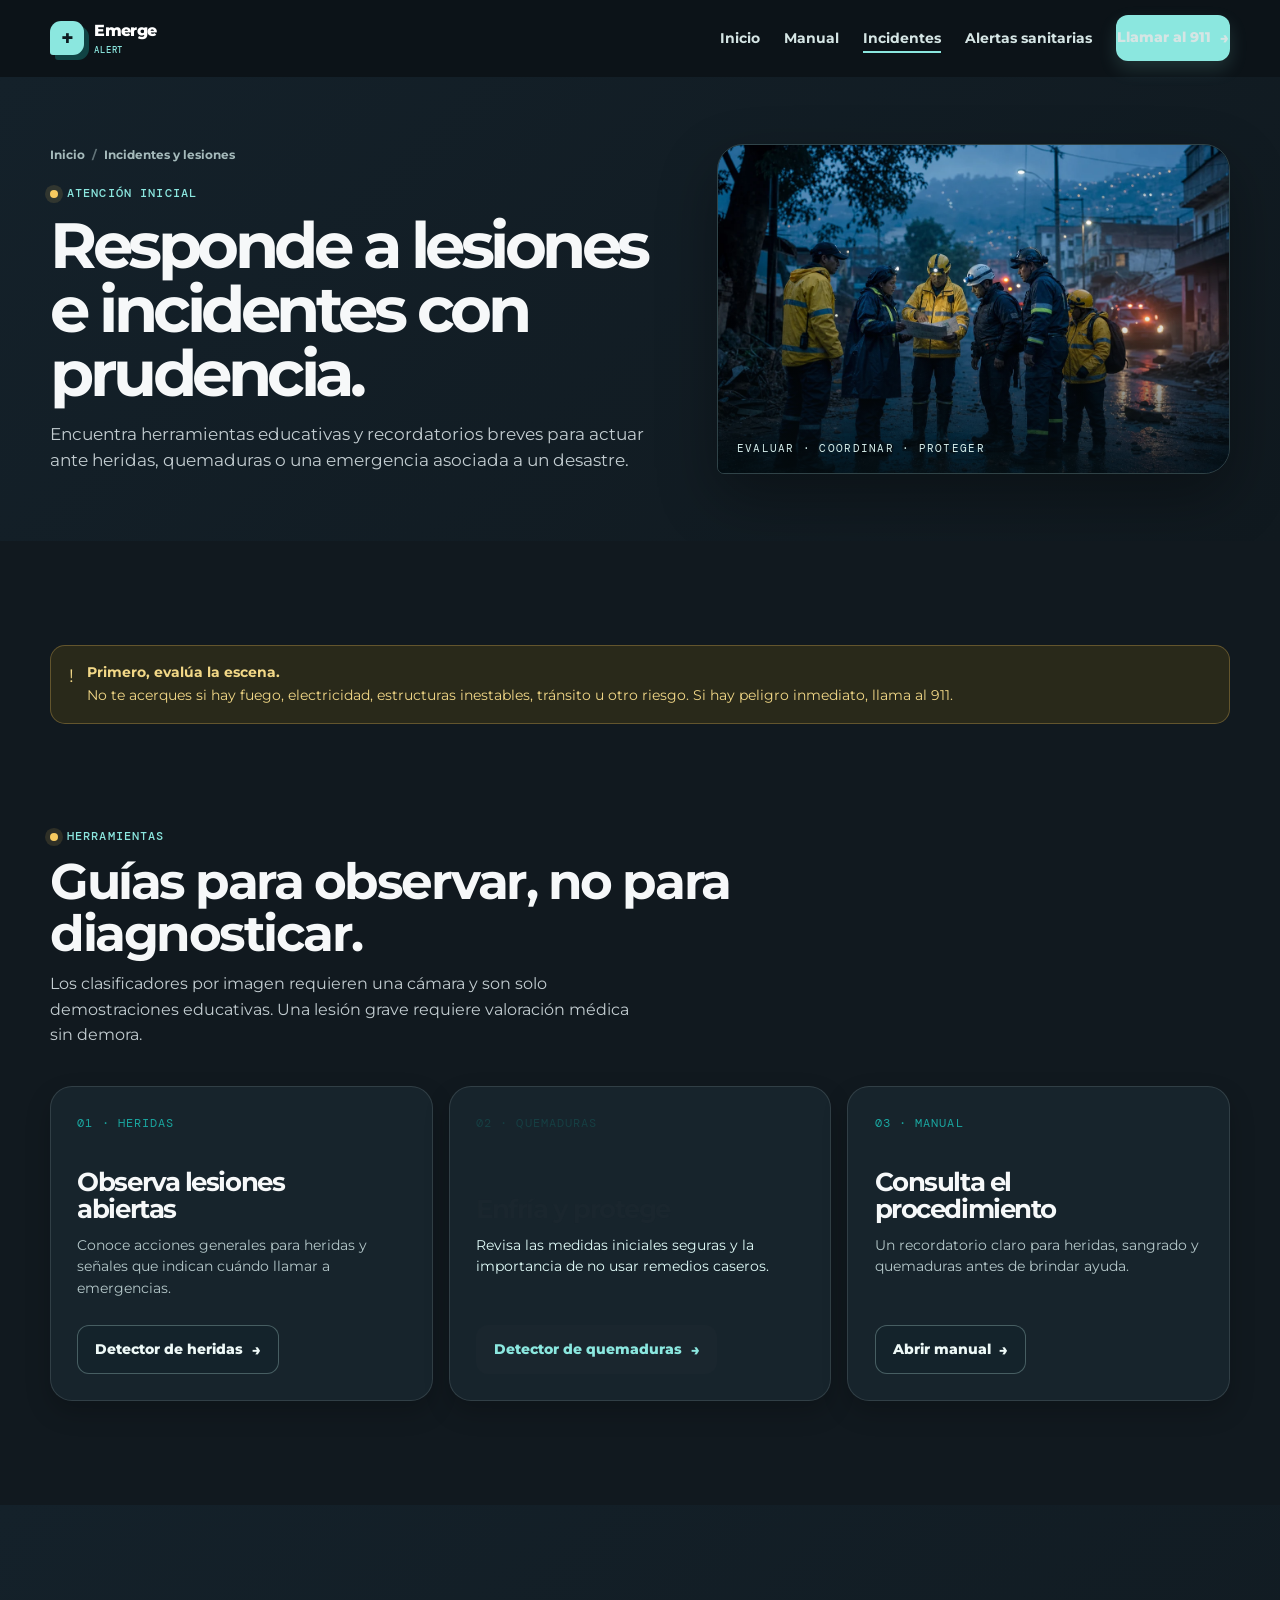
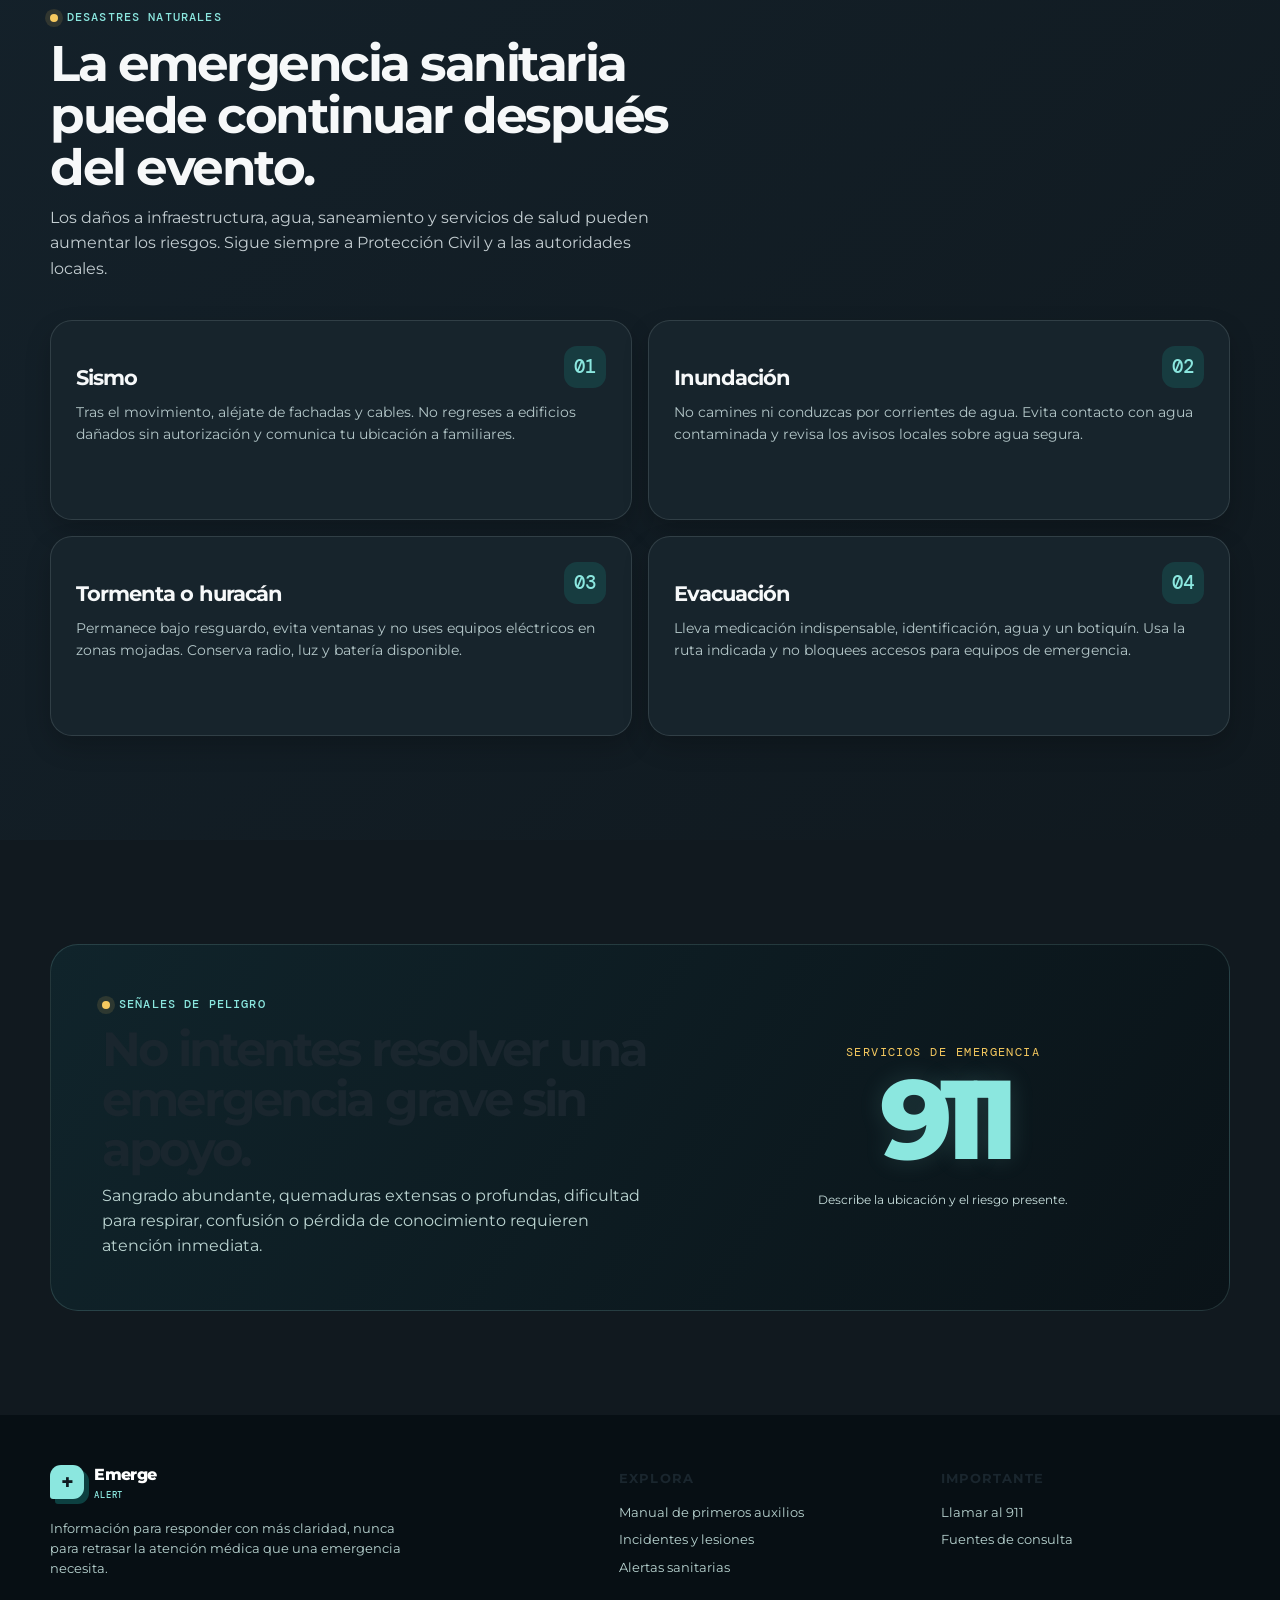
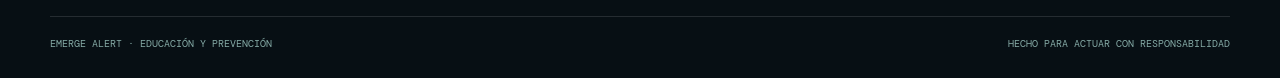
==== commit 3381fce8: "feat: pulir experiencia visual y responsive" ====
--- a/html/aguda.html
+++ b/html/aguda.html
@@ -12,9 +12,9 @@
   <a class="skip-link" href="#contenido">Saltar al contenido</a>
   <header class="site-header"><nav class="nav shell" aria-label="Navegación principal"><a class="brand" href="index.html" aria-label="Emerge Alert, inicio"><span class="brand-mark">+</span><span>Emerge<small>alert</small></span></a><button class="menu-toggle" data-menu-toggle aria-expanded="false" aria-label="Abrir navegación"><span></span><span></span><span></span></button><div class="nav-links" data-menu><a href="index.html">Inicio</a><a href="manual.html">Manual</a><a class="active" href="aguda.html">Incidentes</a><a href="cronica.html">Alertas sanitarias</a><a class="button button--primary" href="tel:911">Llamar al 911 <span class="button__arrow">→</span></a></div></nav></header>
   <main id="contenido">
-    <section class="page-hero"><div class="shell"><div class="breadcrumbs"><a href="index.html">Inicio</a><span>/</span><b>Incidentes y lesiones</b></div><div class="eyebrow">Atención inicial</div><h1>Responde a lesiones e incidentes con prudencia.</h1><p>Encuentra herramientas educativas y recordatorios breves para actuar ante heridas, quemaduras o una emergencia asociada a un desastre.</p></div></section>
+    <section class="page-hero page-hero--visual"><div class="shell"><div class="page-hero__copy"><div class="breadcrumbs"><a href="index.html">Inicio</a><span>/</span><b>Incidentes y lesiones</b></div><div class="eyebrow">Atención inicial</div><h1>Responde a lesiones e incidentes con prudencia.</h1><p>Encuentra herramientas educativas y recordatorios breves para actuar ante heridas, quemaduras o una emergencia asociada a un desastre.</p></div><figure class="page-hero__media"><img src="media/disaster-response.webp" alt="Equipo de emergencias coordinando una respuesta segura" fetchpriority="high" decoding="async"><figcaption>Evaluar · coordinar · proteger</figcaption></figure></div></section>
     <section class="section"><div class="shell"><div class="notice" data-reveal><span class="notice__icon">!</span><div><strong>Primero, evalúa la escena.</strong>No te acerques si hay fuego, electricidad, estructuras inestables, tránsito u otro riesgo. Si hay peligro inmediato, llama al 911.</div></div></div></section>
-    <section class="section" style="padding-top:0"><div class="shell"><div class="section-heading" data-reveal><div class="eyebrow">Herramientas</div><h2>Guías para observar, no para diagnosticar.</h2><p>Los clasificadores por imagen requieren una cámara y son solo demostraciones educativas. Una lesión grave requiere valoración médica sin demora.</p></div><div class="path-grid"><article class="path-card" data-reveal><span class="path-card__number">01 · HERIDAS</span><h3>Observa lesiones abiertas</h3><p>Conoce acciones generales para heridas y señales que indican cuándo llamar a emergencias.</p><a class="button button--light" href="heridas/heridas.html">Detector de heridas <span class="button__arrow">→</span></a></article><article class="path-card path-card--teal" data-reveal><span class="path-card__number">02 · QUEMADURAS</span><h3>Enfría y protege</h3><p>Revisa las medidas iniciales seguras y la importancia de no usar remedios caseros.</p><a class="button" href="quemadura/quemadura.html">Detector de quemaduras <span class="button__arrow">→</span></a></article><article class="path-card" data-reveal><span class="path-card__number">03 · MANUAL</span><h3>Consulta el procedimiento</h3><p>Un recordatorio claro para heridas, sangrado y quemaduras antes de brindar ayuda.</p><a class="button button--light" href="manual.html#hemorragias">Abrir manual <span class="button__arrow">→</span></a></article></div></div></section>
+    <section class="section section--flush-top"><div class="shell"><div class="section-heading" data-reveal><div class="eyebrow">Herramientas</div><h2>Guías para observar, no para diagnosticar.</h2><p>Los clasificadores por imagen requieren una cámara y son solo demostraciones educativas. Una lesión grave requiere valoración médica sin demora.</p></div><div class="path-grid"><article class="path-card" data-reveal><span class="path-card__number">01 · HERIDAS</span><h3>Observa lesiones abiertas</h3><p>Conoce acciones generales para heridas y señales que indican cuándo llamar a emergencias.</p><a class="button button--light" href="heridas/heridas.html">Detector de heridas <span class="button__arrow">→</span></a></article><article class="path-card path-card--teal" data-reveal><span class="path-card__number">02 · QUEMADURAS</span><h3>Enfría y protege</h3><p>Revisa las medidas iniciales seguras y la importancia de no usar remedios caseros.</p><a class="button" href="quemadura/quemadura.html">Detector de quemaduras <span class="button__arrow">→</span></a></article><article class="path-card" data-reveal><span class="path-card__number">03 · MANUAL</span><h3>Consulta el procedimiento</h3><p>Un recordatorio claro para heridas, sangrado y quemaduras antes de brindar ayuda.</p><a class="button button--light" href="manual.html#hemorragias">Abrir manual <span class="button__arrow">→</span></a></article></div></div></section>
     <section class="section section--tint"><div class="shell"><div class="section-heading" data-reveal><div class="eyebrow">Desastres naturales</div><h2>La emergencia sanitaria puede continuar después del evento.</h2><p>Los daños a infraestructura, agua, saneamiento y servicios de salud pueden aumentar los riesgos. Sigue siempre a Protección Civil y a las autoridades locales.</p></div><div class="incident-grid"><article class="incident-card" data-reveal><span class="card-icon">01</span><h2>Sismo</h2><p>Tras el movimiento, aléjate de fachadas y cables. No regreses a edificios dañados sin autorización y comunica tu ubicación a familiares.</p></article><article class="incident-card" data-reveal><span class="card-icon">02</span><h2>Inundación</h2><p>No camines ni conduzcas por corrientes de agua. Evita contacto con agua contaminada y revisa los avisos locales sobre agua segura.</p></article><article class="incident-card" data-reveal><span class="card-icon">03</span><h2>Tormenta o huracán</h2><p>Permanece bajo resguardo, evita ventanas y no uses equipos eléctricos en zonas mojadas. Conserva radio, luz y batería disponible.</p></article><article class="incident-card" data-reveal><span class="card-icon">04</span><h2>Evacuación</h2><p>Lleva medicación indispensable, identificación, agua y un botiquín. Usa la ruta indicada y no bloquees accesos para equipos de emergencia.</p></article></div></div></section>
     <section class="section"><div class="shell"><div class="emergency-box" data-reveal><div><div class="eyebrow">Señales de peligro</div><h2>No intentes resolver una emergencia grave sin apoyo.</h2><p>Sangrado abundante, quemaduras extensas o profundas, dificultad para respirar, confusión o pérdida de conocimiento requieren atención inmediata.</p></div><div class="emergency-number"><span>Servicios de emergencia</span><a href="tel:911">911</a><small>Describe la ubicación y el riesgo presente.</small></div></div></div></section>
   </main>
--- a/html/css/emerge.css
+++ b/html/css/emerge.css
@@ -34,6 +34,7 @@
 .section-heading h2 { margin: .6rem 0 .75rem; font-size: clamp(1.8rem, 4vw, 3.1rem); line-height: 1.05; letter-spacing: -.05em; }
 .section-heading p { max-width: 600px; margin: 0; color: var(--ink-2); font-size: 1.03rem; }
 .section { padding: 6.5rem 0; }
+.section.section--flush-top { padding-top: 0; }
 .section--tint { background: var(--paper-2); }
 
 .site-header { position: sticky; z-index: 30; top: 0; border-bottom: 1px solid transparent; background: rgba(246, 251, 249, .82); backdrop-filter: blur(14px); transition: border-color .2s ease, box-shadow .2s ease; }
@@ -365,3 +366,64 @@
 body.legacy-theme .site-footer { background: #070f14; }
 body.legacy-theme .path-card--teal p { color: #e0fbf8; }
 @media (max-width: 900px) { body.legacy-theme .hero-grid { grid-template-columns: 1fr; } }
+
+/* Ajustes de composición y nuevos recursos visuales */
+.scroll-progress { position: fixed; z-index: 80; top: 0; right: 0; left: 0; height: 3px; background: linear-gradient(90deg, var(--teal-dark), var(--yellow)); transform: scaleX(0); transform-origin: left; pointer-events: none; }
+.back-to-top { position: fixed; z-index: 25; right: 22px; bottom: 22px; display: grid; width: 46px; height: 46px; place-items: center; color: #092125; background: var(--teal-dark); border: 0; border-radius: 14px; box-shadow: 0 10px 28px rgba(0, 0, 0, .28); opacity: 0; pointer-events: none; transform: translateY(14px); transition: opacity .22s ease, transform .22s ease, background .22s ease; cursor: pointer; }
+.back-to-top:hover { background: #fff; transform: translateY(-2px); }
+.back-to-top.is-visible { opacity: 1; pointer-events: auto; transform: translateY(0); }
+a:focus-visible, button:focus-visible { outline: 3px solid var(--yellow); outline-offset: 4px; }
+
+body.legacy-home .hero { min-height: min(680px, calc(100vh - 118px)); padding: clamp(4.25rem, 7vw, 6.2rem) 0 5rem; }
+body.legacy-home .display { max-width: 760px; font-size: clamp(2.8rem, 5.1vw, 4.6rem); line-height: 1.03; }
+body.legacy-home .hero-panel { display: flex; flex-direction: column; align-items: center; justify-content: center; min-height: 470px; }
+body.legacy-home .pulse-card { position: relative; inset: auto; width: min(100%, 410px); }
+body.legacy-home .pulse-number { font-size: clamp(3.6rem, 5vw, 4.7rem); }
+body.legacy-home .floating-chip { position: relative; right: auto; bottom: auto; left: auto; align-self: flex-start; width: min(100%, 245px); margin: 14px 0 0 -22px; }
+
+.page-hero--visual { padding: 4.2rem 0; overflow: hidden; }
+.page-hero--visual .shell { display: grid; grid-template-columns: minmax(0, 1.08fr) minmax(340px, .92fr); align-items: center; gap: clamp(2rem, 5vw, 5rem); max-width: 1180px; }
+.page-hero__copy { position: relative; z-index: 1; }
+.page-hero--visual h1 { font-size: clamp(2.45rem, 5vw, 4.4rem); }
+.page-hero__media { position: relative; height: 330px; margin: 0; overflow: hidden; border: 1px solid rgba(168, 225, 219, .2); border-radius: 26px 26px 26px 7px; box-shadow: 0 24px 60px rgba(0, 0, 0, .33); }
+.page-hero__media::after { position: absolute; inset: 0; content: ''; background: linear-gradient(180deg, transparent 48%, rgba(4, 13, 17, .8)); pointer-events: none; }
+.page-hero__media img { width: 100%; height: 100%; object-fit: cover; transition: transform 1s cubic-bezier(.2, .7, .2, 1); }
+.page-hero__media:hover img { transform: scale(1.035); }
+.page-hero__media figcaption { position: absolute; z-index: 1; right: 1.2rem; bottom: 1rem; left: 1.2rem; color: #d7efec; font-family: "DM Mono", monospace; font-size: .66rem; letter-spacing: .12em; text-transform: uppercase; }
+
+.path-card--visual { min-height: 0; padding: 0; }
+.path-card__media { position: relative; height: 190px; margin: 0; overflow: hidden; background: #0b171d; }
+.path-card__media::after { position: absolute; inset: 0; content: ''; background: linear-gradient(180deg, transparent 52%, rgba(7, 17, 22, .72)); pointer-events: none; }
+.path-card__media img { width: 100%; height: 100%; object-fit: cover; transition: transform .55s cubic-bezier(.2, .7, .2, 1), filter .55s ease; }
+.path-card--visual:hover .path-card__media img { filter: saturate(1.08); transform: scale(1.055); }
+.path-card__content { display: flex; flex: 1; flex-direction: column; align-items: flex-start; padding: 1.5rem; }
+.path-card__content h3 { margin-top: 1.4rem; }
+.path-card__content p { min-height: 82px; }
+
+@media (max-width: 900px) {
+  body.legacy-home .hero { min-height: 0; padding-bottom: 4.5rem; }
+  body.legacy-home .hero-panel { min-height: 0; max-width: 430px; margin: .5rem auto 0; }
+  body.legacy-home .floating-chip { align-self: center; margin-left: 0; }
+  .page-hero--visual .shell { grid-template-columns: 1fr; }
+  .page-hero__media { width: min(100%, 620px); height: 300px; }
+}
+
+@media (max-width: 700px) {
+  body.legacy-home .display { font-size: clamp(2.5rem, 12vw, 3.6rem); }
+  body.legacy-home .hero-copy { padding-top: 0; }
+  body.legacy-home .hero-panel { width: 100%; }
+  .alert-strip .shell { display: block; min-height: 0; padding: .6rem 0; line-height: 1.4; }
+  .alert-strip strong { display: block; margin-bottom: .05rem; }
+  .page-hero--visual { padding: 3rem 0; }
+  .page-hero--visual .shell { gap: 2rem; }
+  .page-hero__media { height: 220px; border-radius: 20px 20px 20px 6px; }
+  .path-card__media { height: 210px; }
+  .path-card__content p { min-height: 0; }
+  .back-to-top { right: 15px; bottom: 15px; }
+}
+
+@media (prefers-reduced-motion: reduce) {
+  html { scroll-behavior: auto; }
+  *, *::before, *::after { animation-duration: .01ms !important; animation-iteration-count: 1 !important; transition-duration: .01ms !important; }
+  [data-reveal] { opacity: 1; transform: none; }
+}
